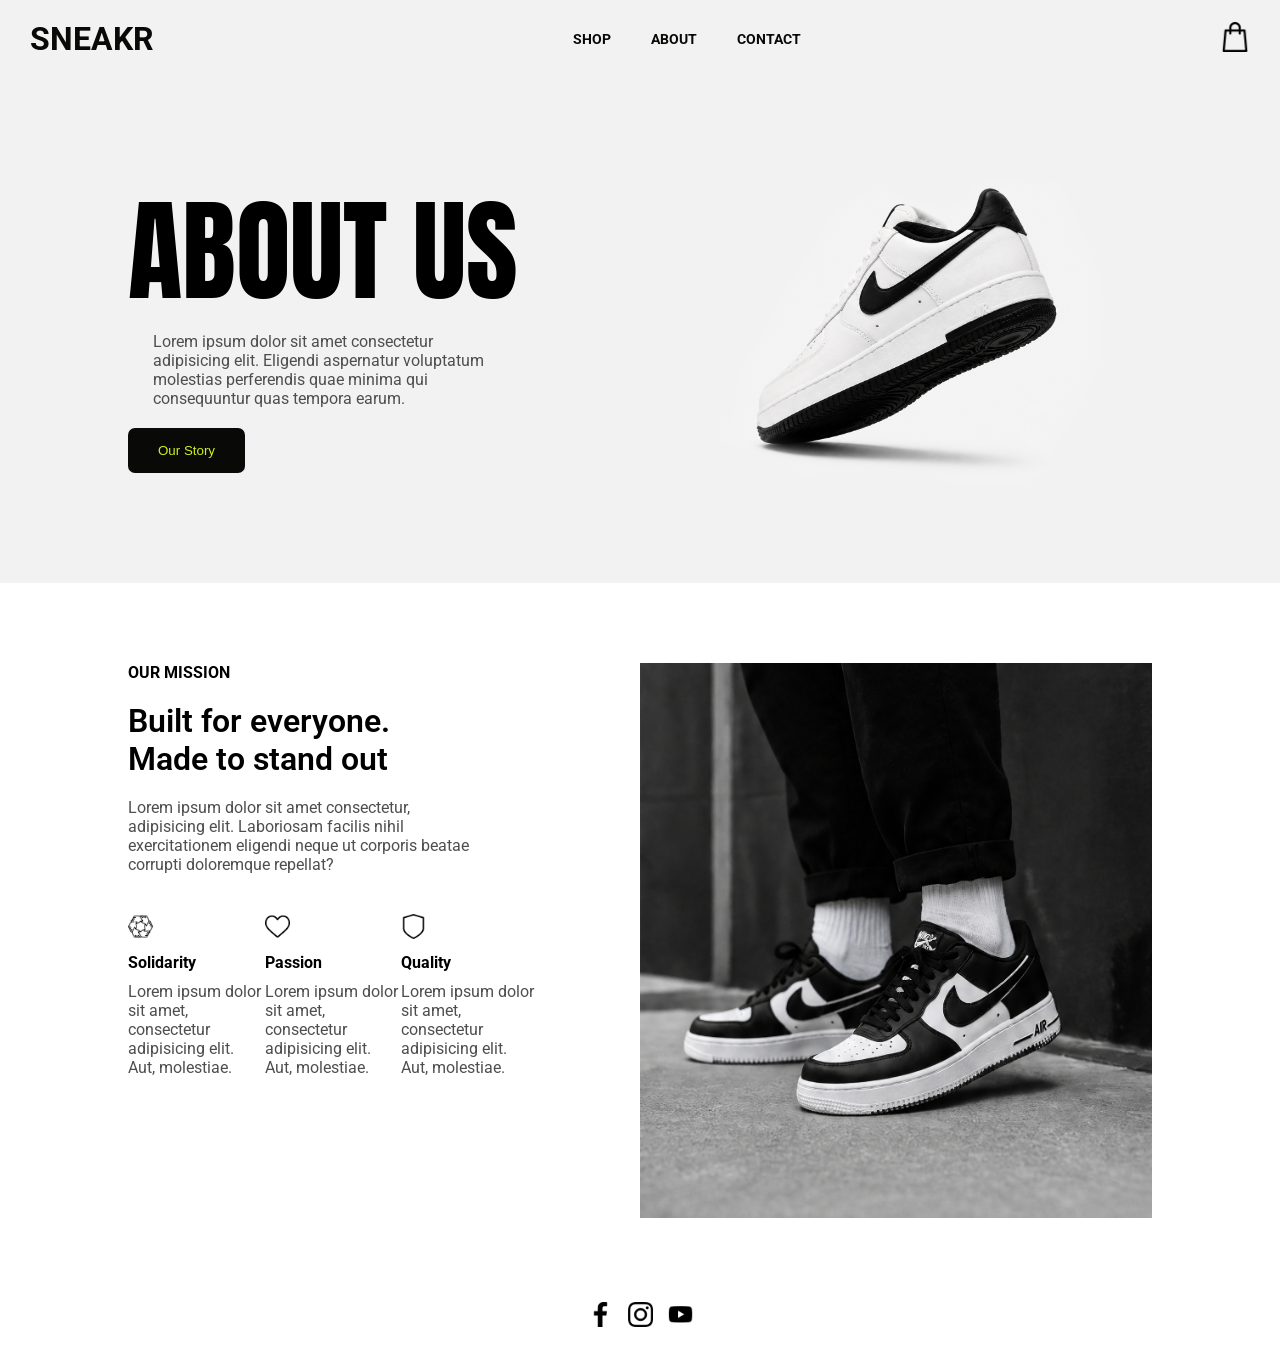
==== pages/about.html @ 01a6f07f "first commit" ====
<!doctype html>
<html lang="en">
  <head>
    <meta charset="UTF-8" />
    <meta name="viewport" content="width=device-width, initial-scale=1.0" />
    <title>About</title>
    <link rel="preconnect" href="https://fonts.googleapis.com" />
    <link rel="preconnect" href="https://fonts.gstatic.com" crossorigin />
    <link
      href="https://fonts.googleapis.com/css2?family=Anton&family=Roboto:ital,wght@0,100..900;1,100..900&display=swap"
      rel="stylesheet"
    />
    <link rel="stylesheet" href="../css/style.css" />
  </head>
  <body>
    <header>
      <nav>
        <a href="index.html" id="logo">SNEAKR</a>
        <div id="nav-link-container">
          <a href="index.html" class="nav-link">SHOP</a>
          <a href="about.html" class="nav-link">ABOUT</a>
          <a href="contact.html" class="nav-link">CONTACT</a>
        </div>
        <a href="">
          <img id="bag" src="../img/shopping-bag.png" alt="" />
        </a>
      </nav>
      <div id="banner-about">
        <div id="banner-about-left">
          <h1>ABOUT US</h1>
          <p class="info-text">
            Lorem ipsum dolor sit amet consectetur adipisicing elit. Eligendi
            aspernatur voluptatum molestias perferendis quae minima qui
            consequuntur quas tempora earum.
          </p>
          <button class="dark-btn-green">Our Story</button>
        </div>
        <div id="banner-about-right">
          <img src="../img/about.png" alt="" />
        </div>
      </div>
    </header>
    <main>
      <section id="mission">
        <div id="mission-container">
          <div id="mission-left-container">
            <h2 id="mission-heading">OUR MISSION</h2>
            <p id="mission-subheading">
              Built for everyone.<br />
              Made to stand out
            </p>
            <p id="mission-info">
              Lorem ipsum dolor sit amet consectetur, adipisicing elit.
              Laboriosam facilis nihil exercitationem eligendi neque ut corporis
              beatae corrupti doloremque repellat?
            </p>
            <div id="icons-container">
              <div class="icon-card">
                <img class="icon-img" src="../img/solidarity.png" alt="" />
                <p class="icon-heading">Solidarity</p>
                <p class="icon-info">
                  Lorem ipsum dolor sit amet, consectetur adipisicing elit. Aut,
                  molestiae.
                </p>
              </div>

              <div class="icon-card">
                <img class="icon-img" src="../img/heart.png" alt="" />
                <p class="icon-heading">Passion</p>
                <p class="icon-info">
                  Lorem ipsum dolor sit amet, consectetur adipisicing elit. Aut,
                  molestiae.
                </p>
              </div>

              <div class="icon-card">
                <img class="icon-img" src="../img/shield.png" alt="" />
                <p class="icon-heading">Quality</p>
                <p class="icon-info">
                  Lorem ipsum dolor sit amet, consectetur adipisicing elit. Aut,
                  molestiae.
                </p>
              </div>
            </div>
          </div>
          <div id="mission-right-container">
            <img src="../img/wearing-shoes.png" alt="" />
          </div>
        </div>
      </section>
    </main>
    <footer>
      <a href="https://www.facebook.com">
        <img src="../img/facebook.png" alt="" />
      </a>
      <a href="https://www.facebook.com">
        <img src="../img/instagram.png" alt="" />
      </a>
      <a href="https://www.facebook.com">
        <img src="../img/youtube.png" alt="" />
      </a>
    </footer>
  </body>
</html>
---- css/style.css ----
:root {
  --green: #d0f01b;
  --light-gray: #f2f2f2;
  --black: #090908;
  --dark-gray: #4e4e50;
}

* {
  margin: 0;
  padding: 0;
  box-sizing: border-box;
}

body {
  font-family: "Roboto", sans-serif;
}

nav {
  padding: 20px 30px;
  display: flex;
  justify-content: space-between;
  align-items: center;
}

header {
  background: var(--light-gray);
}

#nav-link-container {
  display: flex;
  gap: 40px;
}

#bag {
  width: 30px;
  height: 30px;
}

.nav-link {
  font-weight: bold;
  font-size: 0.9rem;
  color: var(--black);
  text-decoration: none;
}

#logo {
  font-weight: bold;
  font-size: 2rem;
  text-decoration: none;
  color: var(--black);
}

#banner {
  display: flex;
  width: 80%;
  margin: auto;
  padding: 80px;
  justify-content: space-between;
  align-items: center;
}

#left-banner {
  width: 40%;
}

#right-banner {
  width: 50%;
}

#right-banner-img {
  width: 100%;
}

h1 {
  font-size: 7rem;
  font-family: "Anton", sans-serif;
  font-weight: 400;
  line-height: 1.1;
}

.info-text {
  color: var(--dark-gray);
  max-width: 40ch;
  margin: 20px 0;
}

.dark-btn-green {
  background: var(--black);
  color: var(--green);
  padding: 15px 30px;
  cursor: pointer;
  border: 0;
  border-radius: 7px;
}

#card-container {
  width: 80%;
  margin: auto;
  gap: 20px;
  display: grid;
  grid-template-columns: repeat(auto-fit, minmax(250px, 1fr));
}

.card-img {
  width: 100%;
}

.card {
  border-radius: 7px;
  overflow: hidden;
  border: 1px solid var(--light-gray);
}

.bottom-card {
  padding: 15px 30px;
  display: flex;
  justify-content: space-between;
}

.card-shoe-name {
  font-size: 1.2rem;
  font-weight: bold;
}

.card-price {
  color: var(--dark-gray);
  font-size: 0.9rem;
}

.card-btn {
  color: var(--green);
  width: 40px;
  height: 40px;
  border-radius: 50%;
  border: 0;
  background: var(--black);
  font-size: 1.1rem;
  display: flex;
  justify-content: center;
  align-items: center;
  cursor: pointer;
}

#featured {
  margin: 80px 0;
}

#advertisment {
  margin: 80px 0 0 0;
}

.section-heading {
  text-align: center;
  margin-bottom: 30px;
}

#advertisment-container {
  background: url(../img/advertisment.png);
  height: 500px;
  width: 80%;
  margin: auto;
  border-radius: 25px;
  background-position: center;
  display: flex;
  justify-content: center;
  flex-direction: column;
  padding-left: 60px;
}

#advertisment-heading {
  color: white;
  font-family: "Anton", sans-serif;
  font-size: 3.5rem;
  line-height: 1.1;
  font-weight: 400;
  max-width: 20ch;
}

#advertisment-text {
  color: rgba(255, 255, 255, 0.7);
  margin: 20px 0;
  max-width: 40ch;
}

.btn-green {
  width: fit-content;
  padding: 15px 30px;
  background: var(--green);
  color: var(--black);
  border: 0;
  border-radius: 7px;
  cursor: pointer;
  font-weight: bold;
  font-size: 0.9rem;
}

footer a {
  text-decoration: none;
}

footer a img {
  width: 25px;
  height: 25px;
}
footer {
  display: flex;
  justify-content: center;
  margin: 40px 0;
  gap: 15px;
}

#banner-about {
  display: flex;
  width: 80%;
  margin: auto;
  padding: 80px 0;
  align-items: center;
  justify-content: space-between;
}

#banner-about-left {
  width: 40%;
}

#banner-about-right {
  width: 50%;
}

#banner-about-right img {
  width: 100%;
}

#mission-container {
  width: 80%;
  margin: 80px auto;
  display: flex;
  justify-content: space-between;
}

#mission-left-container {
  width: 40%;
}

#mission-right-container {
  width: 50%;
}

#mission-right-container img {
  width: 100%;
}

#mission-heading {
  font-size: 1rem;
}

#mission-subheading {
  font-size: 2rem;
  font-weight: 600;
  margin: 20px 0;
}

#mission-info {
  color: var(--dark-gray);
  width: 40ch;
}

#icons-container {
  margin-top: 40px;
  display: grid;
  grid-template-columns: repeat(auto-fit, minmax(100px, 1fr));
}

.icon-img {
  width: 25px;
  height: 25px;
}

.icon-heading {
  font-weight: bold;
  margin: 10px 0;
}

.icon-info {
  color: var(--dark-gray);
}

.contact-icon-img {
  width: 20px;
  height: 20px;
}

.contact-icon-card {
  display: flex;
  gap: 25px;
}

#contact-container {
  display: flex;
  width: 80%;
  margin: 80px auto;
  justify-content: space-between;
}

#left-contact-container {
  width: 40%;
}

#right-contact-container {
  width: 40%;
}

#contact-heading {
  font-size: 3.5rem;
}

#contact-info-container {
  margin-top: 40px;
  display: flex;
  flex-direction: column;
  gap: 15px;
}

.contact-input {
  width: 100%;
  padding: 10px;
  border: 1px solid var(--light-gray);
  border-radius: 7px;
  outline: none;
  margin-bottom: 17px;
}

.contact-label {
  margin-bottom: 5px;
  display: block;
  font-weight: bold;
  font-size: 0.9rem;
}

.contact-textarea {
  width: 100%;
  padding: 10px;
  border: 1px solid var(--light-gray);
  border-radius: 7px;
  outline: none;
  margin-bottom: 17px;
  height: 200px;
}

@media screen and (max-width: 700px) {
  #contact-container {
    flex-direction: column;
    gap: 40px;
  }
  #left-contact-container {
    width: 100%;
  }

  #right-contact-container {
    width: 100%;
  }

  #banner-about {
    flex-direction: column;
    gap: 40px;
  }

  #banner-about-left {
    width: 100%;
    text-align: center;
  }

  .info-text {
    margin: 20px auto;
  }

  #banner-about-right {
    width: 100%;
    text-align: center;
  }

  #mission-container {
    flex-direction: column;
    gap: 40px;
  }

  #mission-left-container {
    width: 100%;
  }

  #mission-right-container {
    width: 100%;
  }

  #advertisment-heading {
    font-size: 2rem;
  }

  #advertisment-text {
    max-width: 30ch;
  }
}

@media screen and (max-width: 1300px) {
  #banner {
    flex-direction: column;
    gap: 40px;
    text-align: center;
  }

  #left-banner {
    width: 100%;
  }

  #right-banner {
    width: 100%;
  }

  .info-text {
    margin: 20px auto;
  }
}
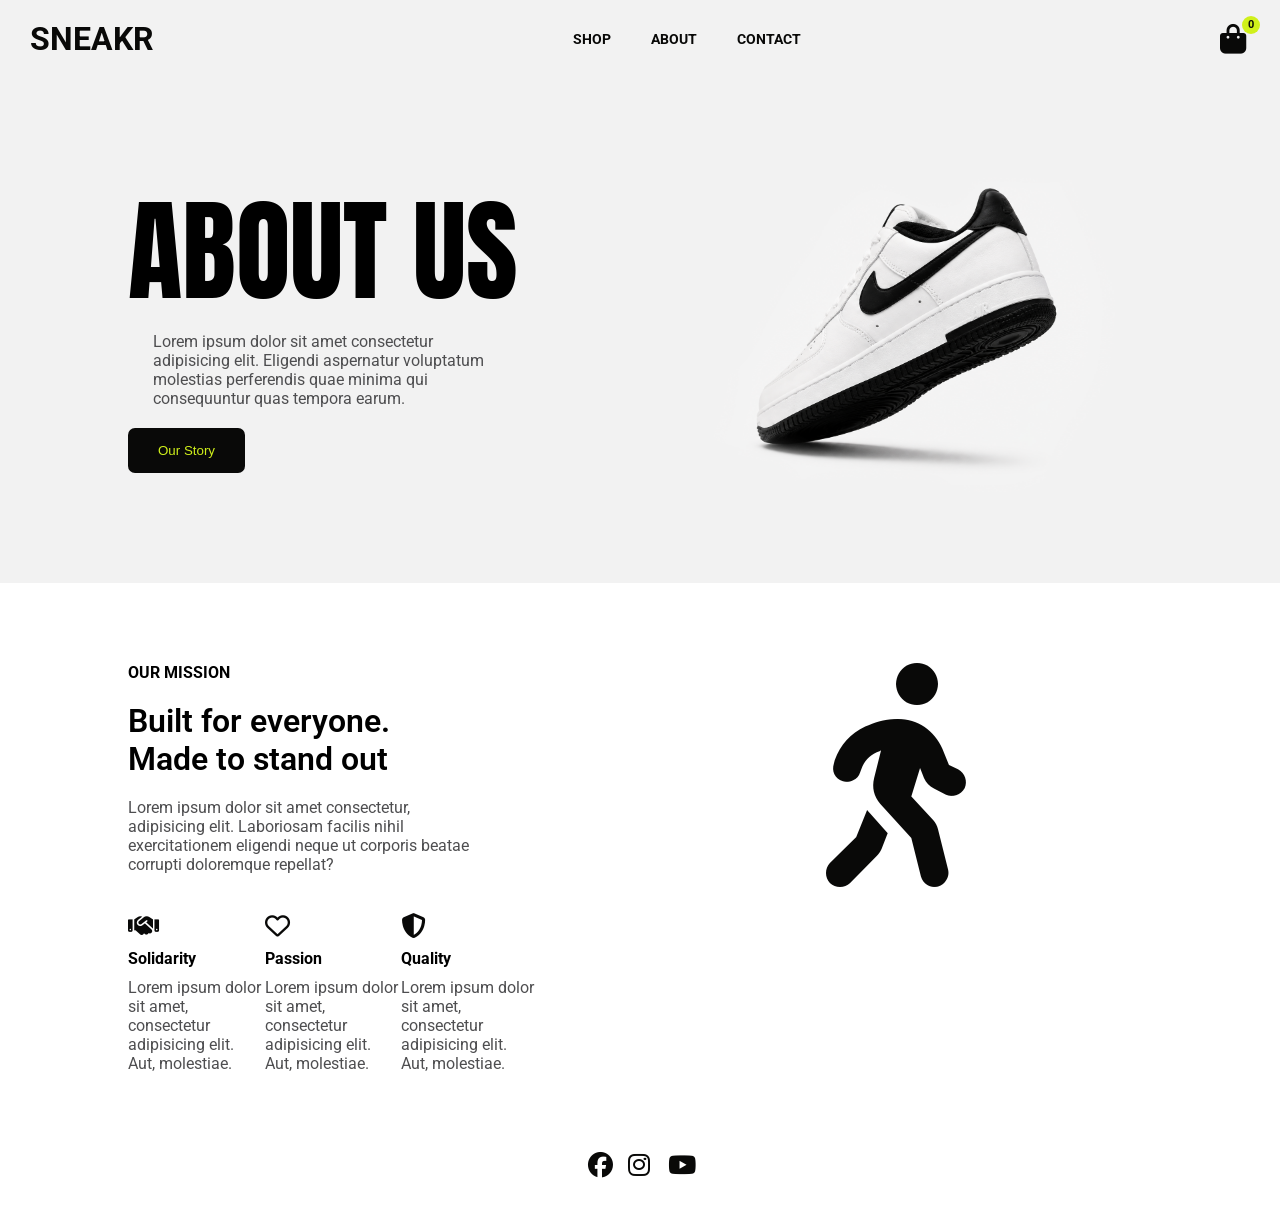
==== commit dcbed26e: "add dynamic icons with hover effects and click interactions" ====
--- a/pages/about.html
+++ b/pages/about.html
@@ -10,19 +10,34 @@
       href="https://fonts.googleapis.com/css2?family=Anton&family=Roboto:ital,wght@0,100..900;1,100..900&display=swap"
       rel="stylesheet"
     />
+    <link
+      rel="stylesheet"
+      href="https://cdnjs.cloudflare.com/ajax/libs/font-awesome/6.5.2/css/all.min.css"
+    />
     <link rel="stylesheet" href="../css/style.css" />
   </head>
   <body>
     <header>
       <nav>
         <a href="index.html" id="logo">SNEAKR</a>
+        <button
+          type="button"
+          id="menu-toggle"
+          aria-label="Toggle navigation menu"
+          aria-expanded="false"
+        >
+          <span></span>
+          <span></span>
+          <span></span>
+        </button>
         <div id="nav-link-container">
           <a href="index.html" class="nav-link">SHOP</a>
           <a href="about.html" class="nav-link">ABOUT</a>
           <a href="contact.html" class="nav-link">CONTACT</a>
         </div>
-        <a href="">
-          <img id="bag" src="../img/shopping-bag.png" alt="" />
+        <a href="#" id="cart-link" aria-label="Shopping cart">
+          <i id="bag" class="fa-solid fa-bag-shopping" aria-hidden="true"></i>
+          <span id="cart-count" aria-label="Items in cart">0</span>
         </a>
       </nav>
       <div id="banner-about">
@@ -33,7 +48,9 @@
             aspernatur voluptatum molestias perferendis quae minima qui
             consequuntur quas tempora earum.
           </p>
-          <button class="dark-btn-green">Our Story</button>
+          <button type="button" class="dark-btn-green" id="our-story-btn">
+            Our Story
+          </button>
         </div>
         <div id="banner-about-right">
           <img src="../img/about.png" alt="" />
@@ -56,7 +73,7 @@
             </p>
             <div id="icons-container">
               <div class="icon-card">
-                <img class="icon-img" src="../img/solidarity.png" alt="" />
+                <i class="icon-img fa-solid fa-handshake" aria-hidden="true"></i>
                 <p class="icon-heading">Solidarity</p>
                 <p class="icon-info">
                   Lorem ipsum dolor sit amet, consectetur adipisicing elit. Aut,
@@ -65,7 +82,14 @@
               </div>
 
               <div class="icon-card">
-                <img class="icon-img" src="../img/heart.png" alt="" />
+                <button
+                  type="button"
+                  class="favorite-btn"
+                  aria-label="Add Passion to favorites"
+                  aria-pressed="false"
+                >
+                  <i class="icon-img fa-regular fa-heart" aria-hidden="true"></i>
+                </button>
                 <p class="icon-heading">Passion</p>
                 <p class="icon-info">
                   Lorem ipsum dolor sit amet, consectetur adipisicing elit. Aut,
@@ -74,7 +98,7 @@
               </div>
 
               <div class="icon-card">
-                <img class="icon-img" src="../img/shield.png" alt="" />
+                <i class="icon-img fa-solid fa-shield-halved" aria-hidden="true"></i>
                 <p class="icon-heading">Quality</p>
                 <p class="icon-info">
                   Lorem ipsum dolor sit amet, consectetur adipisicing elit. Aut,
@@ -84,21 +108,25 @@
             </div>
           </div>
           <div id="mission-right-container">
-            <img src="../img/wearing-shoes.png" alt="" />
+            <i
+              class="feature-icon fa-solid fa-person-walking"
+              aria-label="Person wearing shoes"
+            ></i>
           </div>
         </div>
       </section>
     </main>
     <footer>
       <a href="https://www.facebook.com">
-        <img src="../img/facebook.png" alt="" />
+        <i class="social-icon fa-brands fa-facebook" aria-hidden="true"></i>
       </a>
       <a href="https://www.facebook.com">
-        <img src="../img/instagram.png" alt="" />
+        <i class="social-icon fa-brands fa-instagram" aria-hidden="true"></i>
       </a>
       <a href="https://www.facebook.com">
-        <img src="../img/youtube.png" alt="" />
+        <i class="social-icon fa-brands fa-youtube" aria-hidden="true"></i>
       </a>
     </footer>
+    <script src="../js/script.js" defer></script>
   </body>
 </html>
--- a/css/style.css
+++ b/css/style.css
@@ -22,6 +22,43 @@
   align-items: center;
 }
 
+#cart-link {
+  position: relative;
+  display: inline-flex;
+}
+
+#cart-count {
+  position: absolute;
+  top: -8px;
+  right: -10px;
+  min-width: 18px;
+  height: 18px;
+  padding: 0 4px;
+  border-radius: 9px;
+  background: var(--green);
+  color: var(--black);
+  font-size: 0.7rem;
+  font-weight: bold;
+  line-height: 18px;
+  text-align: center;
+}
+
+#menu-toggle {
+  display: none;
+  border: 0;
+  background: transparent;
+  cursor: pointer;
+  padding: 5px;
+}
+
+#menu-toggle span {
+  display: block;
+  width: 25px;
+  height: 3px;
+  margin: 4px 0;
+  background: var(--black);
+}
+
 header {
   background: var(--light-gray);
 }
@@ -34,6 +71,15 @@
 #bag {
   width: 30px;
   height: 30px;
+  font-size: 30px;
+  color: var(--black);
+  transition: transform 0.2s ease, color 0.2s ease;
+}
+
+#cart-link:hover #bag,
+#cart-link:focus-visible #bag {
+  color: var(--dark-gray);
+  transform: scale(1.08);
 }
 
 .nav-link {
@@ -139,6 +185,13 @@
   justify-content: center;
   align-items: center;
   cursor: pointer;
+  transition: transform 0.2s ease, background-color 0.2s ease;
+}
+
+.card-btn:hover,
+.card-btn:focus-visible {
+  background: var(--dark-gray);
+  transform: scale(1.08);
 }
 
 #featured {
@@ -165,6 +218,12 @@
   justify-content: center;
   flex-direction: column;
   padding-left: 60px;
+  transition: box-shadow 0.25s ease, transform 0.25s ease;
+}
+
+#advertisment-container.is-highlighted {
+  box-shadow: 0 0 0 5px var(--green);
+  transform: scale(1.01);
 }
 
 #advertisment-heading {
@@ -249,6 +308,19 @@
   width: 100%;
 }
 
+.feature-icon {
+  display: block;
+  color: var(--black);
+  font-size: 14rem;
+  text-align: center;
+  transition: transform 0.2s ease, color 0.2s ease;
+}
+
+.feature-icon:hover {
+  color: var(--dark-gray);
+  transform: scale(1.04);
+}
+
 #mission-heading {
   font-size: 1rem;
 }
@@ -271,8 +343,48 @@
 }
 
 .icon-img {
+  display: inline-block;
   width: 25px;
   height: 25px;
+  font-size: 25px;
+  color: var(--black);
+  transition: transform 0.2s ease, color 0.2s ease;
+}
+
+.icon-img:hover {
+  color: var(--dark-gray);
+  transform: scale(1.08);
+}
+
+.favorite-btn {
+  padding: 0;
+  border: 0;
+  background: transparent;
+  cursor: pointer;
+}
+
+.favorite-btn[aria-pressed="true"] .icon-img {
+  color: #d93636;
+}
+
+.favorite-btn:hover .icon-img,
+.favorite-btn:focus-visible .icon-img {
+  transform: scale(1.12);
+}
+
+.social-icon {
+  display: inline-block;
+  width: 25px;
+  height: 25px;
+  color: var(--black);
+  font-size: 25px;
+  transition: transform 0.2s ease, color 0.2s ease;
+}
+
+footer a:hover .social-icon,
+footer a:focus-visible .social-icon {
+  color: var(--green);
+  transform: scale(1.08);
 }
 
 .icon-heading {
@@ -285,6 +397,8 @@
 }
 
 .contact-icon-img {
+  color: var(--black);
+  font-size: 20px;
   width: 20px;
   height: 20px;
 }
@@ -346,7 +460,40 @@
   height: 200px;
 }
 
+#form-status {
+  margin-top: 15px;
+  color: var(--dark-gray);
+  font-size: 0.9rem;
+}
+
 @media screen and (max-width: 700px) {
+  nav {
+    flex-wrap: wrap;
+    gap: 15px;
+  }
+
+  #menu-toggle {
+    display: block;
+    order: 2;
+  }
+
+  #cart-link {
+    order: 3;
+  }
+
+  #nav-link-container {
+    display: none;
+    order: 4;
+    width: 100%;
+    flex-direction: column;
+    gap: 15px;
+    padding-top: 10px;
+  }
+
+  #nav-link-container.is-open {
+    display: flex;
+  }
+
   #contact-container {
     flex-direction: column;
     gap: 40px;
